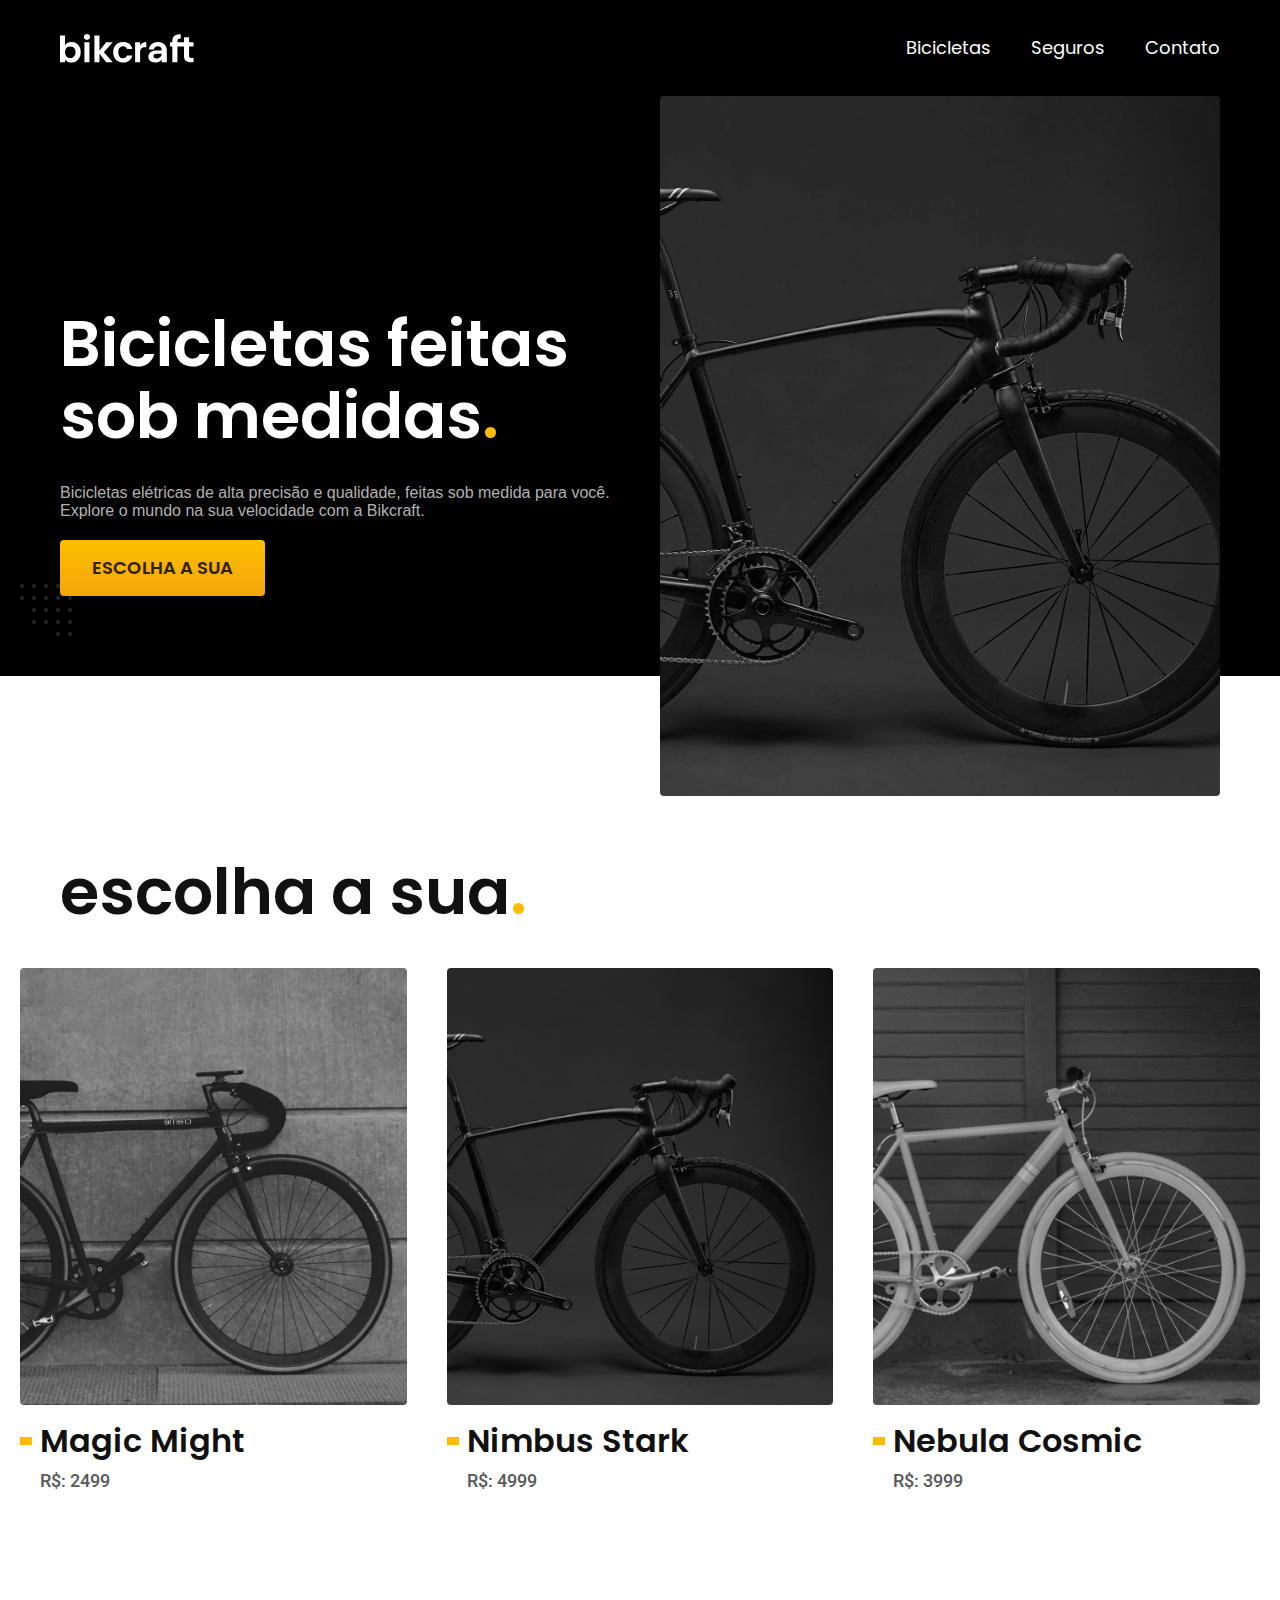
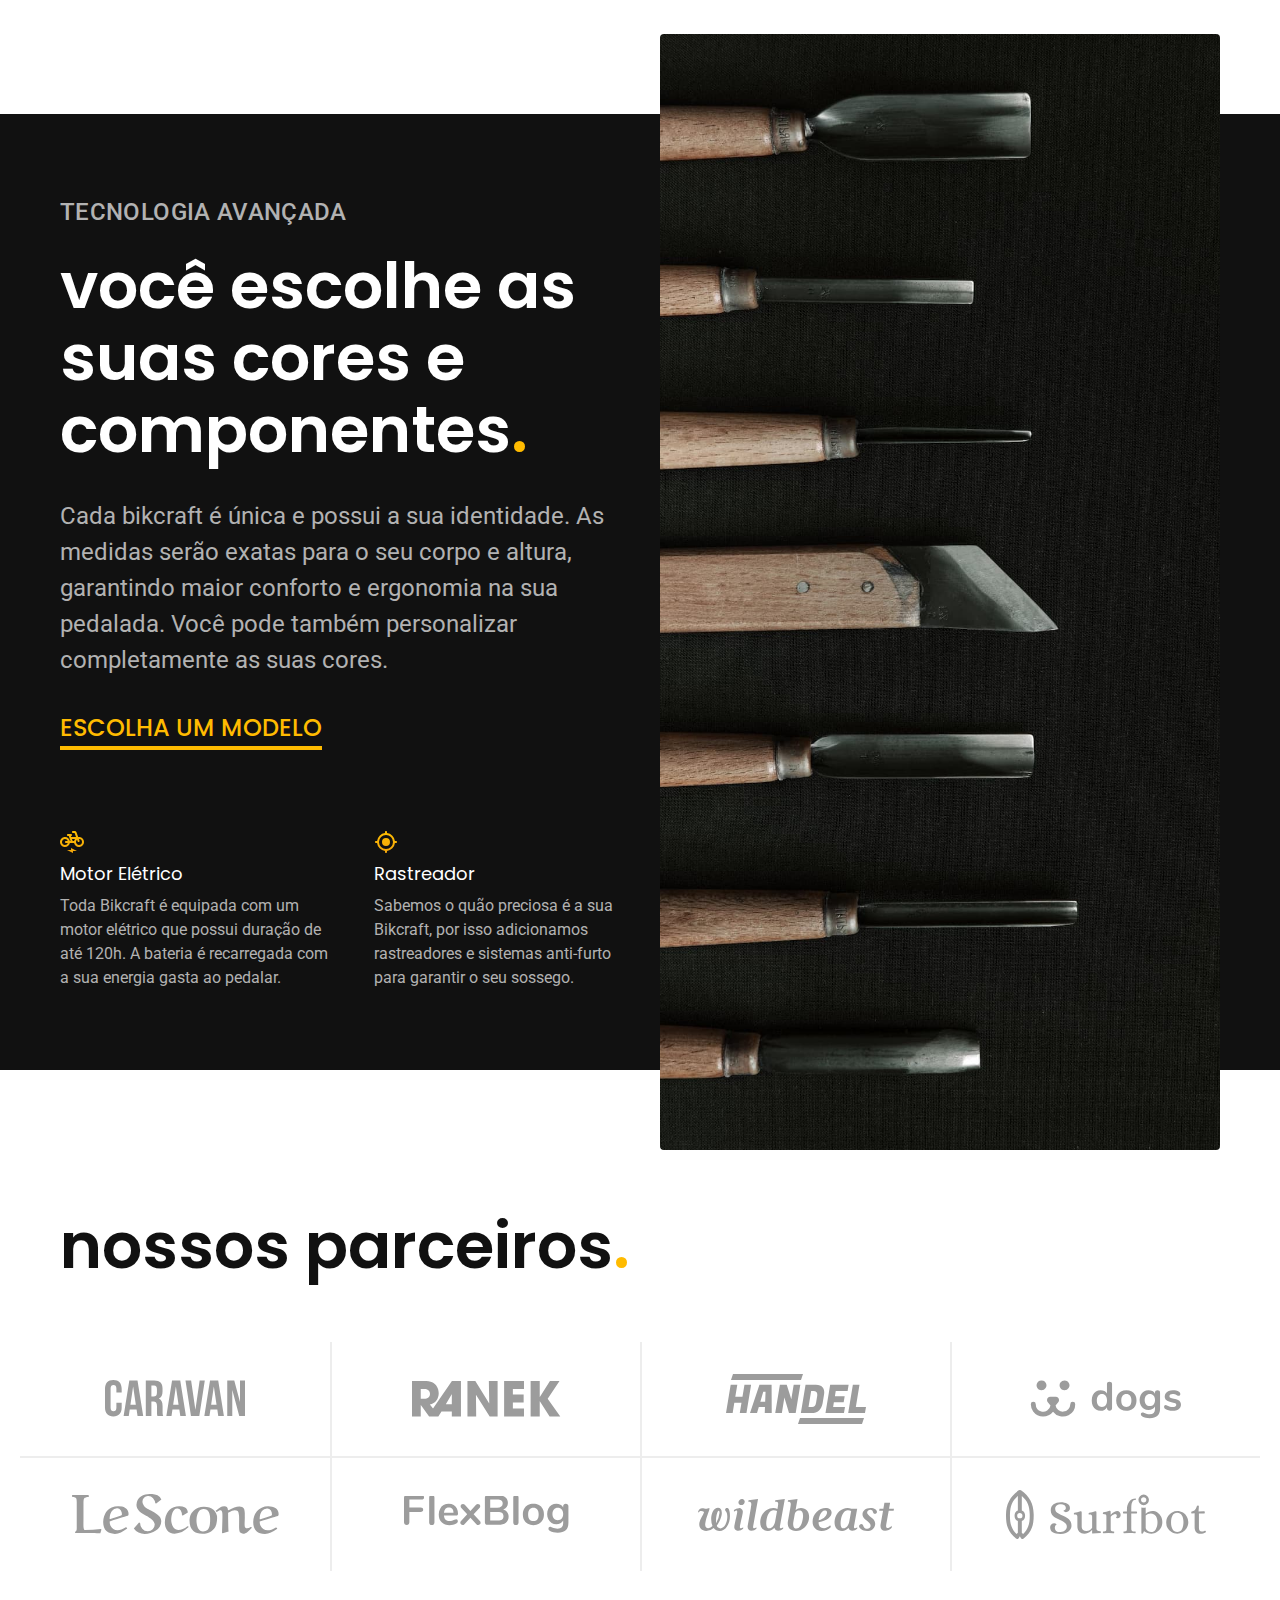
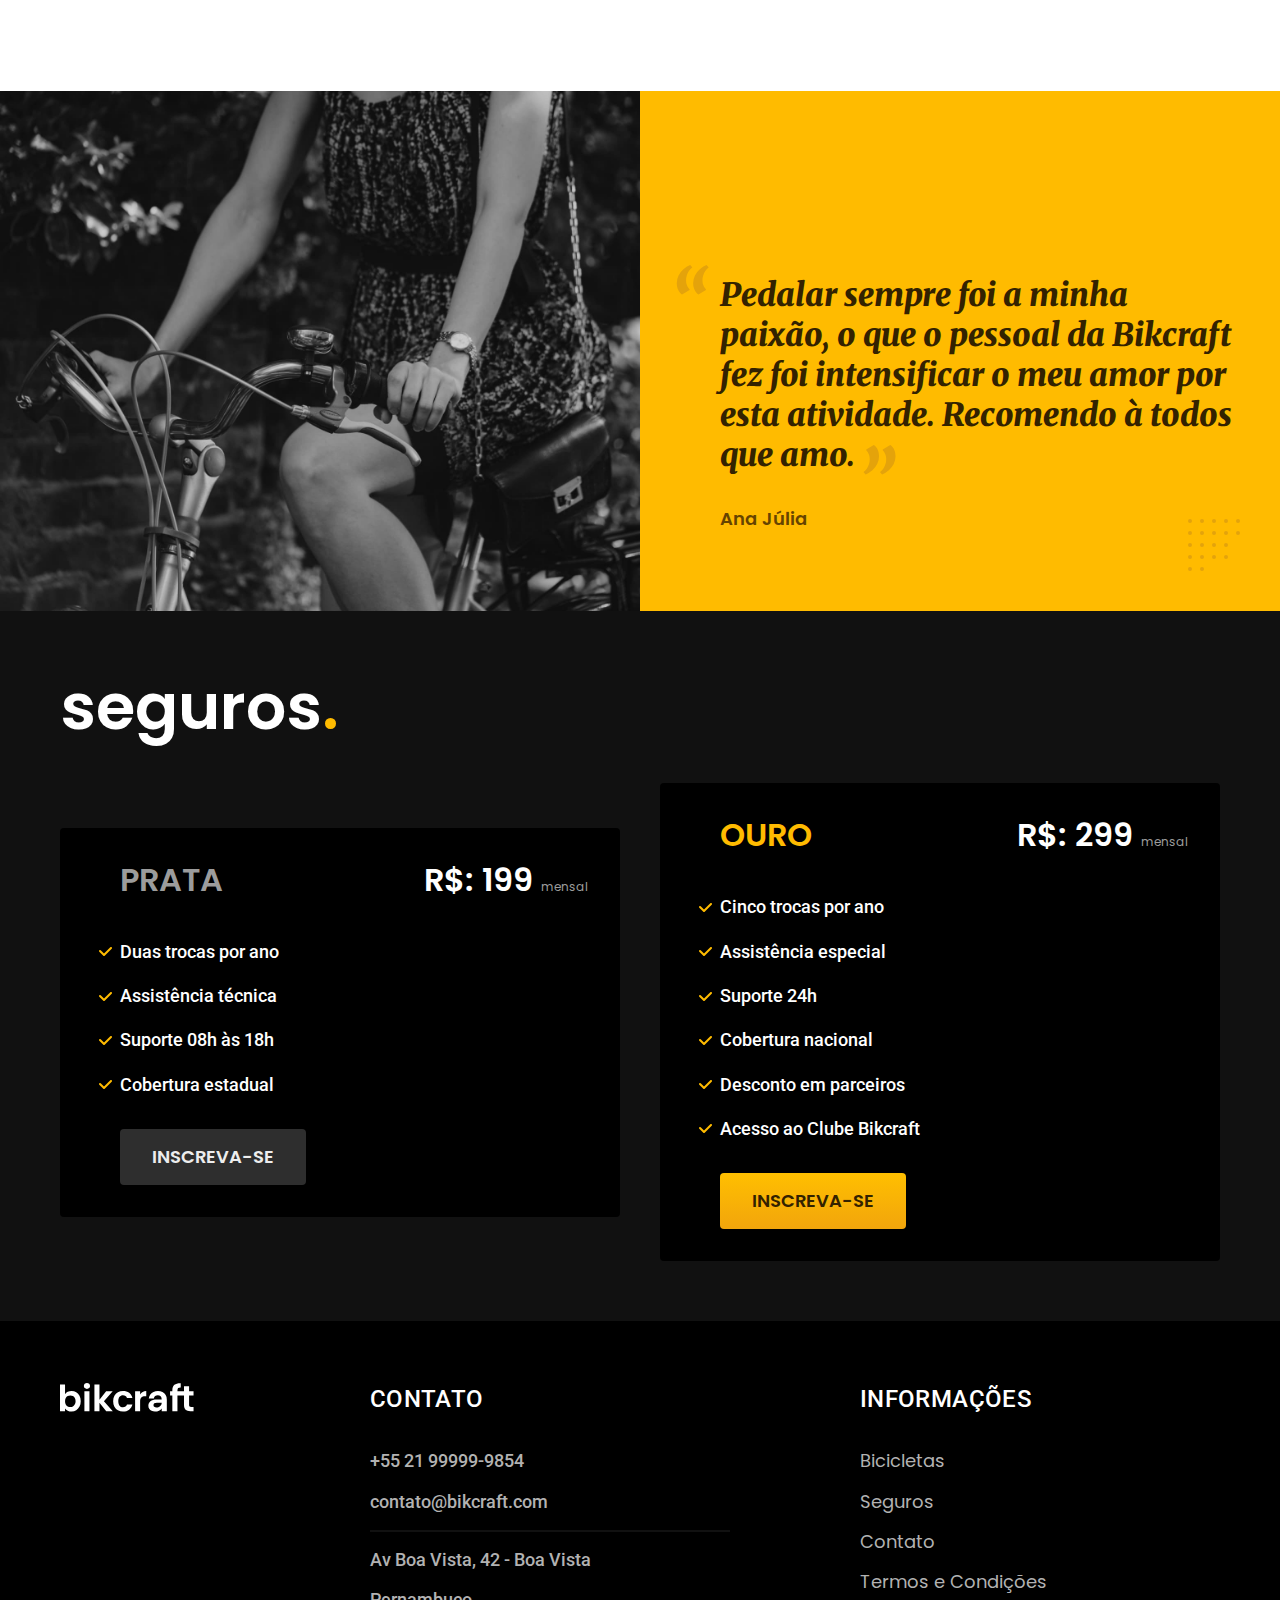
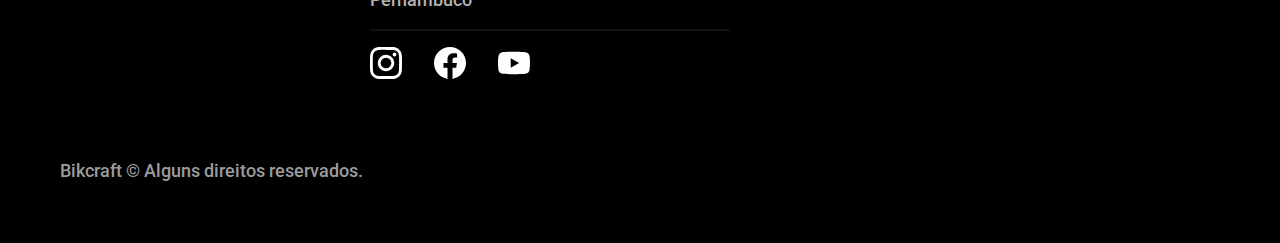
==== index.html @ 685ca59c "front-end" ====
<!DOCTYPE html>

<html lang="pt-br">

<head>
    <meta charset="UTF-8">
    <meta name="viewport" content="width=device-width, initial-scale=1.0">
    <title> Bikcraft - Bicicletas Elétricas</title>
    <meta name="description" content="Bicicletas elétricas de alta precisão e qualidade, feitas sob medida para o cliente. Explore o mundo na sua velocidade com a Bikcraft.">

    <link rel="preload" href="./css/style.css" as="style">
    <link rel="stylesheet" href="./css/style.css">

    <link rel="preconnect" href="https://fonts.googleapis.com">
    <link rel="preconnect" href="https://fonts.gstatic.com" crossorigin>
    <link href="https://fonts.googleapis.com/css2?family=Merriweather:ital,wght@1,900&family=Poppins:wght@400;600&family=Roboto:wght@400;500&display=swap" rel="stylesheet">
</head>

<body>
    <header class="header-bg">
        <div class="header container">
            <a href="./">
                <img src="./img/bikcraft.svg" width="136" height="32" alt="Bikcraft">
            </a>

            <nav aria-label="primaria">
                <ul class="header-menu font-1-m cor-0">
                    <li> <a href="./bicicletas.html"> Bicicletas</a></li>
                    <li> <a href="./seguros.html"> Seguros</a></li>
                    <li> <a href="./contato.html"> Contato</a></li>

                </ul>
            </nav>
        </div>
    </header>

    <main class="introducao-bg">
        <div class="introducao container">
            <div class="introducao-conteudo">
                <h1 class="font-1-xxl cor-0 fadeInDown" data-anime="200"> Bicicletas feitas sob medidas<span class="cor-p1">.</span></h1>
                <p class="font-s-l cor-5 fadeInDown" data-anime="400">Bicicletas elétricas de alta precisão e qualidade, feitas sob medida para você. Explore o mundo na sua velocidade com a Bikcraft.</p>
                <a class="botao fadeInDown" href="./bicicletas.html" data-anime="600">Escolha a sua</a>
            </div>
            <picture data-anime="800" class="fadeInDown">
                <source media="(max-width: 800px)" srcset="./img/bicicletas/nimbus.jpg">
                <img src="./img/fotos/introducao.jpg" width="1280" height="1600" alt="Bicicleta elétrica preta.">
            </picture>
        </div>
    </main>

    <article class="bicicletas-lista">
        <h2 class=" container font-1-xxl">escolha a sua<span class="cor-p1">.</span></h2>
        <ul>
            <li>
                <a href="./bicicletas/magic.html">
                    <img src="/img/bicicletas/magic-home.jpg" width="920" height="1040" alt="Bicicleta preta">
                    <h3 class="font-1-xl">Magic Might</h3>
                    <span class="font-2-m cor-8">R$: 2499</span>
                </a>
            </li>
            <li>
                <a href="./bicicletas/nimbus.html">
                    <img src="/img/bicicletas/nimbus-home.jpg" width="920" height="1040" alt="Bicicleta preta">
                    <h3 class="font-1-xl">Nimbus Stark</h3>
                    <span class="font-2-m cor-8">R$: 4999</span>
                </a>
            </li>
            <li>
                <a href="./bicicletas/nebula.html">
                    <img src="/img/bicicletas/nebula-home.jpg"  width="920" height="1040" alt="Bicicleta preta">
                    <h3 class="font-1-xl">Nebula Cosmic</h3>
                    <span class="font-2-m cor-8">R$: 3999</span>
                </a>
            </li>
        </ul>
    </article>

    <article class="tecnologia-bg">
        <div class="tecnologia container">
            <div class="tecnologia-conteudo">
                <span class="font-2-l-b cor-5">Tecnologia Avançada</span>
                <h2 class="font-1-xxl cor-0">você escolhe as suas cores e componentes<spann class="cor-p1">.</span></h2>
                <p class="font-2-l cor-5">Cada bikcraft é única e possui a sua identidade. As medidas serão exatas para o seu corpo e altura, garantindo maior conforto e ergonomia na sua pedalada. Você pode também personalizar completamente as suas cores. </p>
                <a class="link" href="./bicicletas.html">Escolha um modelo</a>
                <div class="tecnologia-vantagens">
                    <div>
                        <img src="./img/icones/eletrica.svg" width="24" height="24" alt="">
                        <h3 class="font-1-m cor-0">Motor Elétrico</h3>
                        <p class="font-2-s cor-5">Toda Bikcraft é equipada com um motor elétrico que possui duração de até 120h. A bateria é recarregada com a sua energia gasta ao pedalar.</p>
                    </div>
                    <div>
                        <img src="./img/icones/rastreador.svg" width="24" height="24" alt="">
                        <h3 class="font-1-m cor-0">Rastreador</h3>
                        <p class="font-2-s cor-5">Sabemos o quão preciosa é a sua Bikcraft, por isso adicionamos rastreadores e sistemas anti-furto para garantir o seu sossego.</p>
                    </div>
                </div>
            </div>
            <div class="tecnologia-imagem">
                <img src="./img/fotos/tecnologia.jpg" width="1200" height="1920" alt="">
            </div>
        </div>
    </article>
    <section class="parceiros" aria-label="Nossos Parceiros">
        <h2 class=" container font-1-xxl">nossos parceiros<span class="cor-p1">.</span></h2>

        <ul>
            <li><img src="./img/parceiros/caravan.svg" width="140" height="38" alt="caravan"></li>
            <li><img src="./img/parceiros/ranek.svg" width="149" height="36" alt="ranek.svg"></li>
            <li><img src="./img/parceiros/handel.svg" width="140" height="50" alt="handel.svg"></li>
            <li><img src="./img/parceiros/dogs.svg" width="152" height="39" alt="dogs.svg"></li>
            <li><img src="./img/parceiros/lescone.svg" width="208" height="41" alt="lescone.svg"></li>
            <li><img src="./img/parceiros/flexblog.svg" width="165" height="38" alt="flexblog.svg"></li>
            <li><img src="./img/parceiros/wildbeast.svg" width="196" height="34" alt="wildbeast.svg"></li>
            <li><img src="./img/parceiros/surfbot.svg" width="200" height="49" alt="surfbot.svg"></li>
        </ul>
    </section>
    <section class="depoimento" aria-label="Depoimento">
        <div>
            <img src="./img/fotos/depoimento.jpg" width="1560" height="1360" alt="Pessoa pedalando numa bicicleta Bikcraft">
        </div>
        <div class="depoimento-conteudo">
            <blockquote class="font-1-xl cor-p5">
                <p>Pedalar sempre foi a minha paixão, o que o pessoal da Bikcraft fez foi intensificar o meu amor por esta atividade. Recomendo à todos que amo.</p>
            </blockquote>
            <span class="font-1-m-b cor-p4">Ana Júlia</span>
        </div>
    </section>

    <article class="seguros-bg">
        <div class="seguros container">
            <h2 class="font-1-xxl cor-0">seguros<spann class="cor-p1">.</span></h2>
            <div class="seguros-item">
                <h3 class="font-1-xl cor-6"> PRATA</h3>
                <span class="font-1-xl cor-0">R$: 199 <span class="font-1-xs cor-6">mensal</span></span>
                <ul class="font-2-m cor-0">
                    <li>Duas trocas por ano</li>
                    <li>Assistência técnica</li>
                    <li>Suporte 08h às 18h</li>
                    <li>Cobertura estadual</li>
                </ul>
                <a class="botao secundario" href="./orcamento.html">Inscreva-se</a>
            </div>

            <div class="seguros-item">
                <h3 class="font-1-xl cor-p1"> OURO</h3>
                <span class="font-1-xl cor-0">R$: 299 <span class="font-1-xs cor-6">mensal</span></span>
                <ul class="font-2-m cor-0">
                    <li>Cinco trocas por ano</li>
                    <li>Assistência especial</li>
                    <li>Suporte 24h</li>
                    <li>Cobertura nacional</li>
                    <li>Desconto em parceiros</li>
                    <li>Acesso ao Clube Bikcraft</li>
                </ul>
                <a class="botao" href="./orcamento.html">Inscreva-se</a>
            </div>
        </div>
    </article>

    <footer class="footer-bg">
        <div class="footer container">
            <img src="./img/bikcraft.svg" width="136" height="32" alt="Bikcraft">
            <div class="footer-contato">
                <h3 class="font-2-l-b cor-0">Contato</h3>
                <ul class="font-2-m cor-5">
                    <li><a href="tel:+5521999999854">+55 21 99999-9854 </a></li>
                    <li><a href="mailto:contato@bikcraft.com">contato@bikcraft.com </a></li>
                    <li>Av Boa Vista, 42 - Boa Vista</li>
                    <li>Pernambuco</li>
                </ul>
                <div class="footer-redes">
                    <a href="./">
                        <img src="./img/redes/instagram.svg" width="32" height="32" alt="Instagram">
                    </a>
                    <a href="./">
                        <img src="./img/redes/facebook.svg" width="32" height="32" alt="Facebook">
                    </a>
                    <a href="./">
                        <img src="./img/redes/youtube.svg" width="32" height="32" alt="Youtube">
                    </a>
                </div>
            </div>
            <div class="footer-informacoes">
                <h3 class="font-2-l-b cor-0">Informações</h3>
                <nav>
                    <ul class="font-1-m cor-5">
                        <li> <a href="./bicicletas.html"> Bicicletas</a></li>
                        <li> <a href="./seguros.html"> Seguros</a></li>
                        <li> <a href="./contato.html"> Contato</a></li>
                        <li> <a href="./termos.html"> Termos e Condições</a></li>
                    </ul>
                </nav>
            </div>
            <p class="footer-copy font-2-m cor-6">Bikcraft © Alguns direitos reservados.</p>
        </div>
    </footer>

    <script src="./js/plugins/simple-anime.js"></script>
    <script src="./js/script.js"></script>
</body>

</html>
---- css/style.css ----
@import "./global/global.css";
@import "./utilidades/tipografia.css";
@import "./utilidades/cores.css";
@import "./utilidades/animacao.css";

@import "./global/header.css";
@import "./global/footer.css";

/* Utilidades */
@import "./utilidades/componentes.css";
@import "./utilidades/formulario.css";

/* Home */
@import "./home/introducao.css";
@import "./home/tecnologia.css";
@import "./home/parceiros.css";
@import "./home/depoimento.css";

/* Bicicletas */
@import "./bicicletas/bicicletas-lista.css";
@import "./bicicletas/bicicletas.css";

/* Bicicleta */
@import "./bicicleta/bicicleta.css";
@import "./bicicleta/seguro.css";

/* Seguros */
@import "./seguros/seguros.css";
@import "./seguros/vantagens.css";
@import "./seguros/perguntas.css";

/* Contato */
@import "./contato/contato.css";
@import "./contato/lojas.css";

/* Contato */
@import "./orcamento/orcamento.css";

/* Termos */
@import "./termos/termos.css";
---- css/style.css ----
@import "./global/global.css";
@import "./utilidades/tipografia.css";
@import "./utilidades/cores.css";
@import "./utilidades/animacao.css";

@import "./global/header.css";
@import "./global/footer.css";

/* Utilidades */
@import "./utilidades/componentes.css";
@import "./utilidades/formulario.css";

/* Home */
@import "./home/introducao.css";
@import "./home/tecnologia.css";
@import "./home/parceiros.css";
@import "./home/depoimento.css";

/* Bicicletas */
@import "./bicicletas/bicicletas-lista.css";
@import "./bicicletas/bicicletas.css";

/* Bicicleta */
@import "./bicicleta/bicicleta.css";
@import "./bicicleta/seguro.css";

/* Seguros */
@import "./seguros/seguros.css";
@import "./seguros/vantagens.css";
@import "./seguros/perguntas.css";

/* Contato */
@import "./contato/contato.css";
@import "./contato/lojas.css";

/* Contato */
@import "./orcamento/orcamento.css";

/* Termos */
@import "./termos/termos.css";
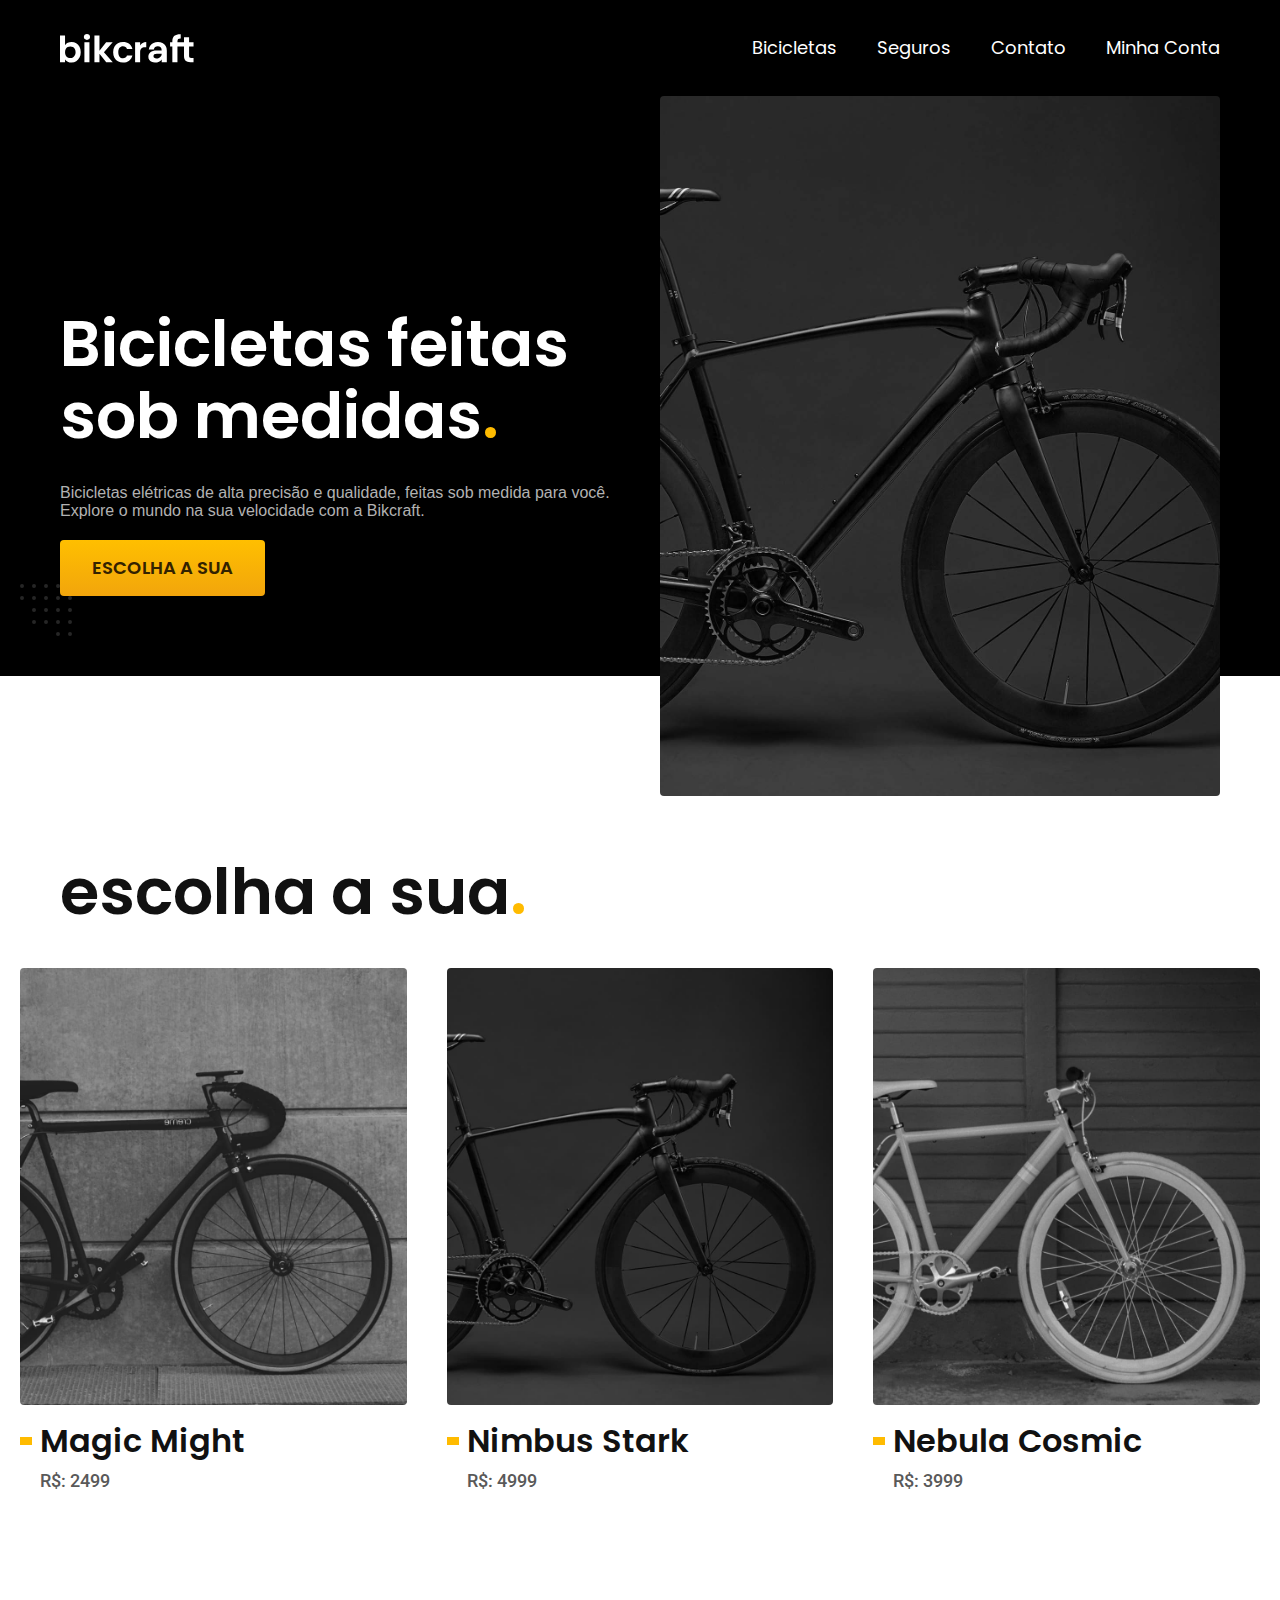
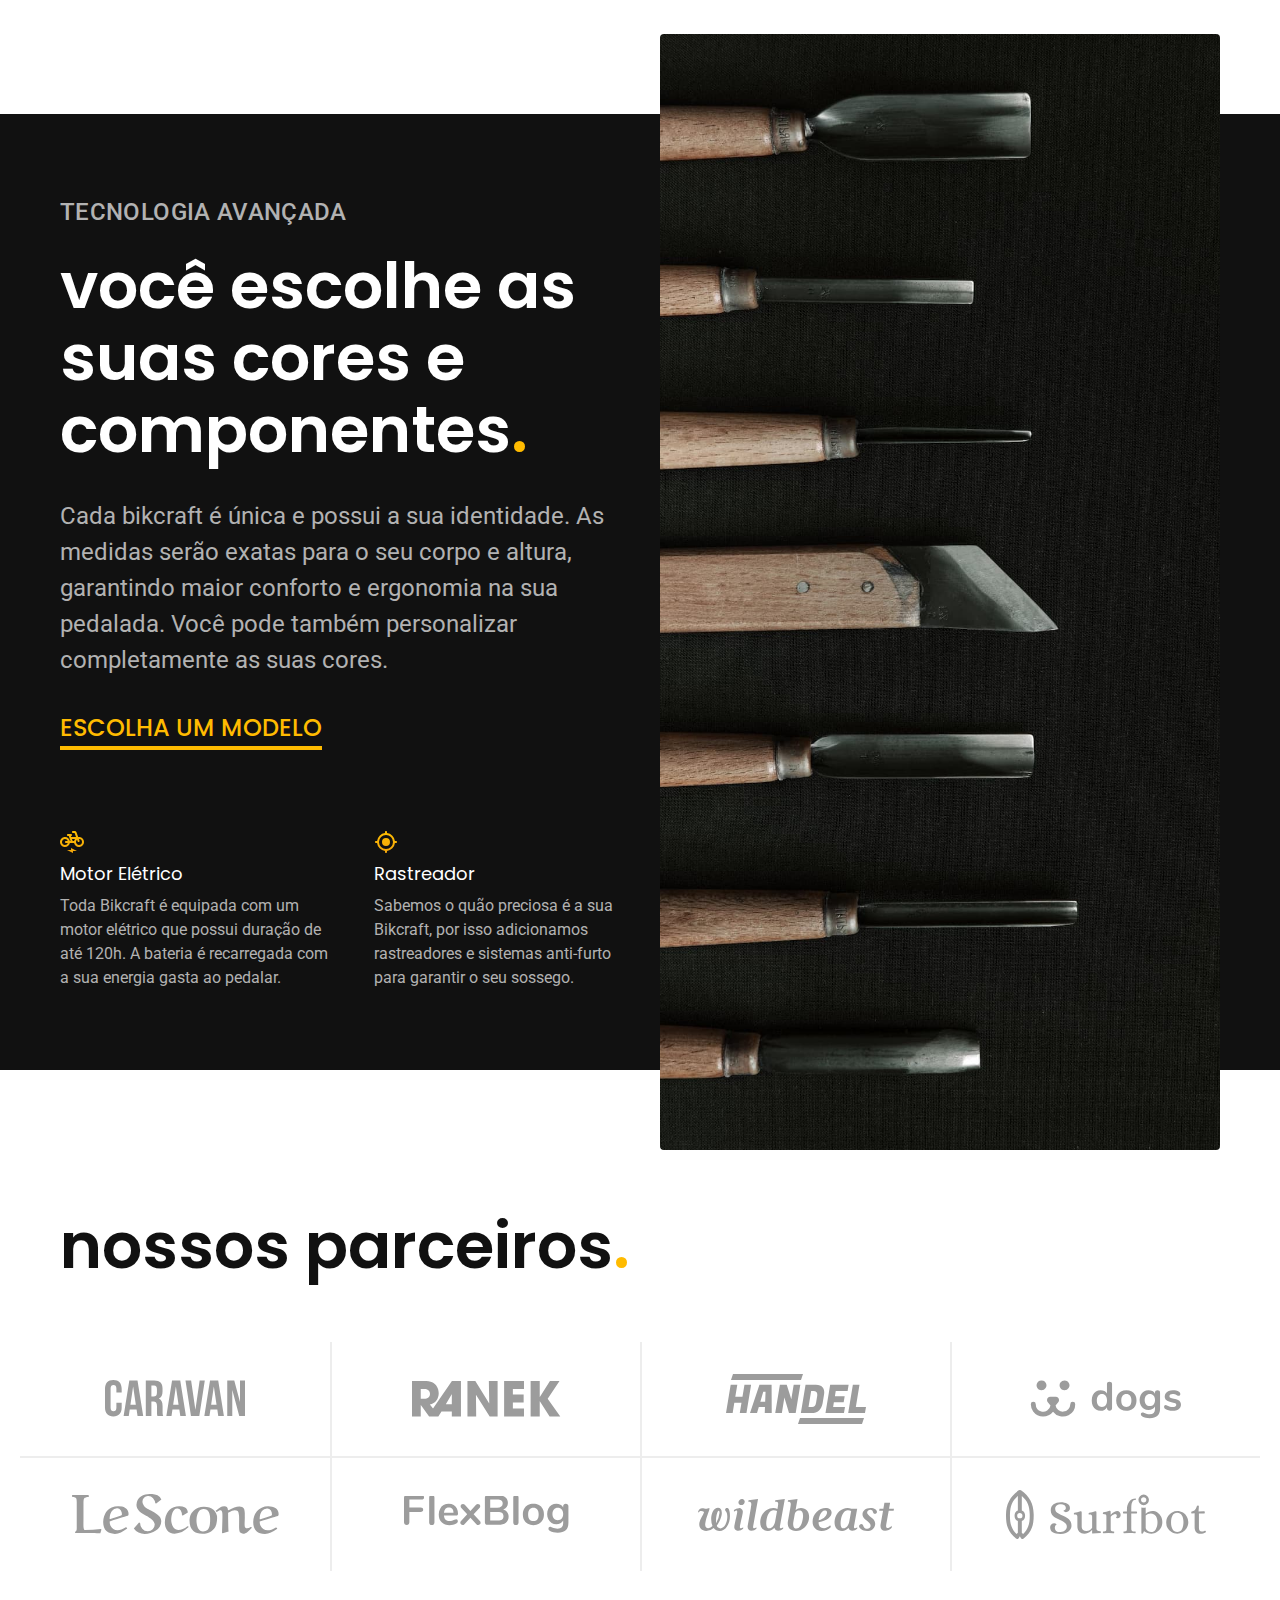
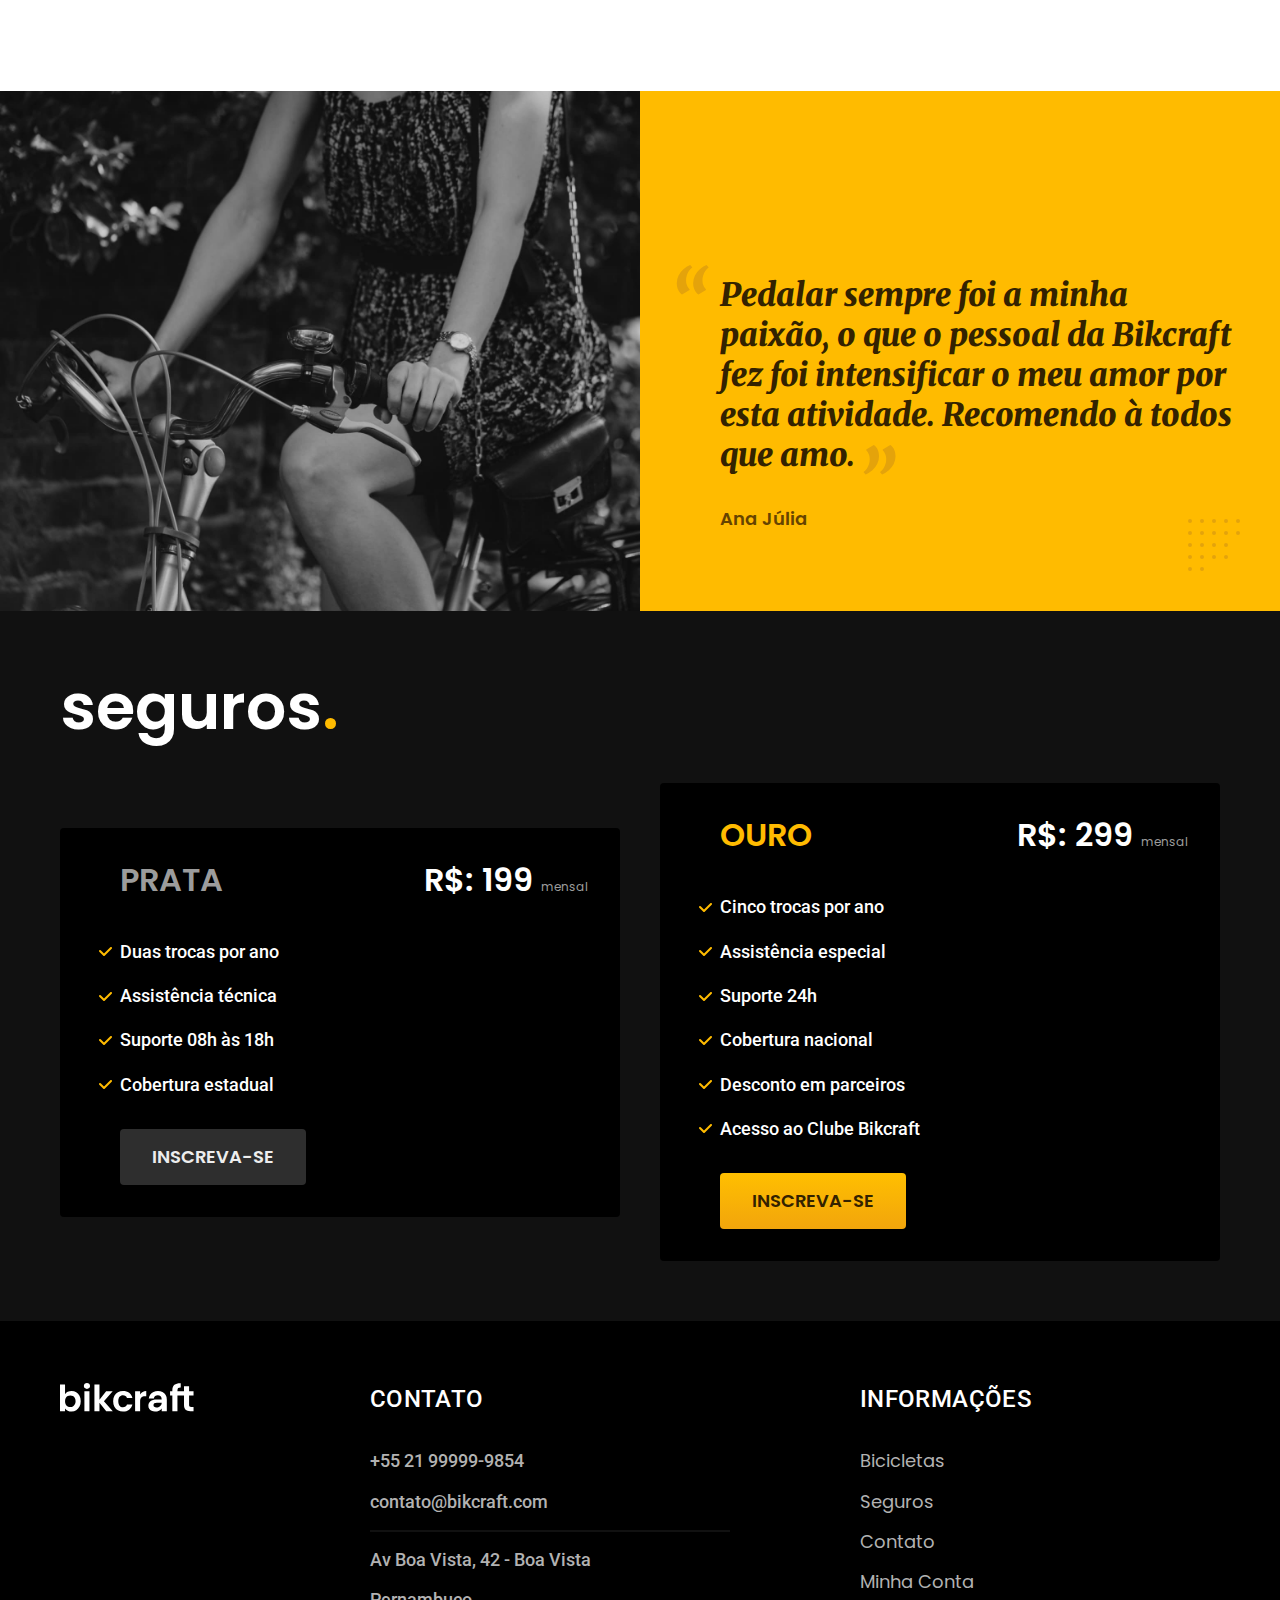
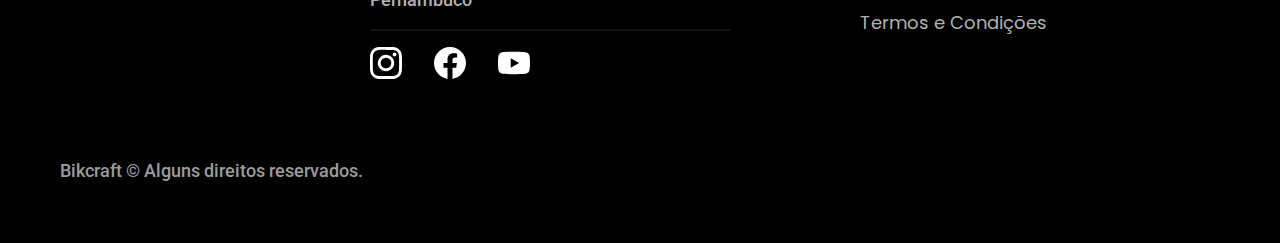
==== commit 0e33f014: "minhaconta.html" ====
--- a/index.html
+++ b/index.html
@@ -28,7 +28,7 @@
                     <li> <a href="./bicicletas.html"> Bicicletas</a></li>
                     <li> <a href="./seguros.html"> Seguros</a></li>
                     <li> <a href="./contato.html"> Contato</a></li>
-
+                    <li> <a href="./minhaconta.html"> Minha Conta</a></li>
                 </ul>
             </nav>
         </div>
@@ -187,6 +187,7 @@
                         <li> <a href="./bicicletas.html"> Bicicletas</a></li>
                         <li> <a href="./seguros.html"> Seguros</a></li>
                         <li> <a href="./contato.html"> Contato</a></li>
+                        <li> <a href="./minhaconta.html"> Minha Conta</a></li>
                         <li> <a href="./termos.html"> Termos e Condições</a></li>
                     </ul>
                 </nav>
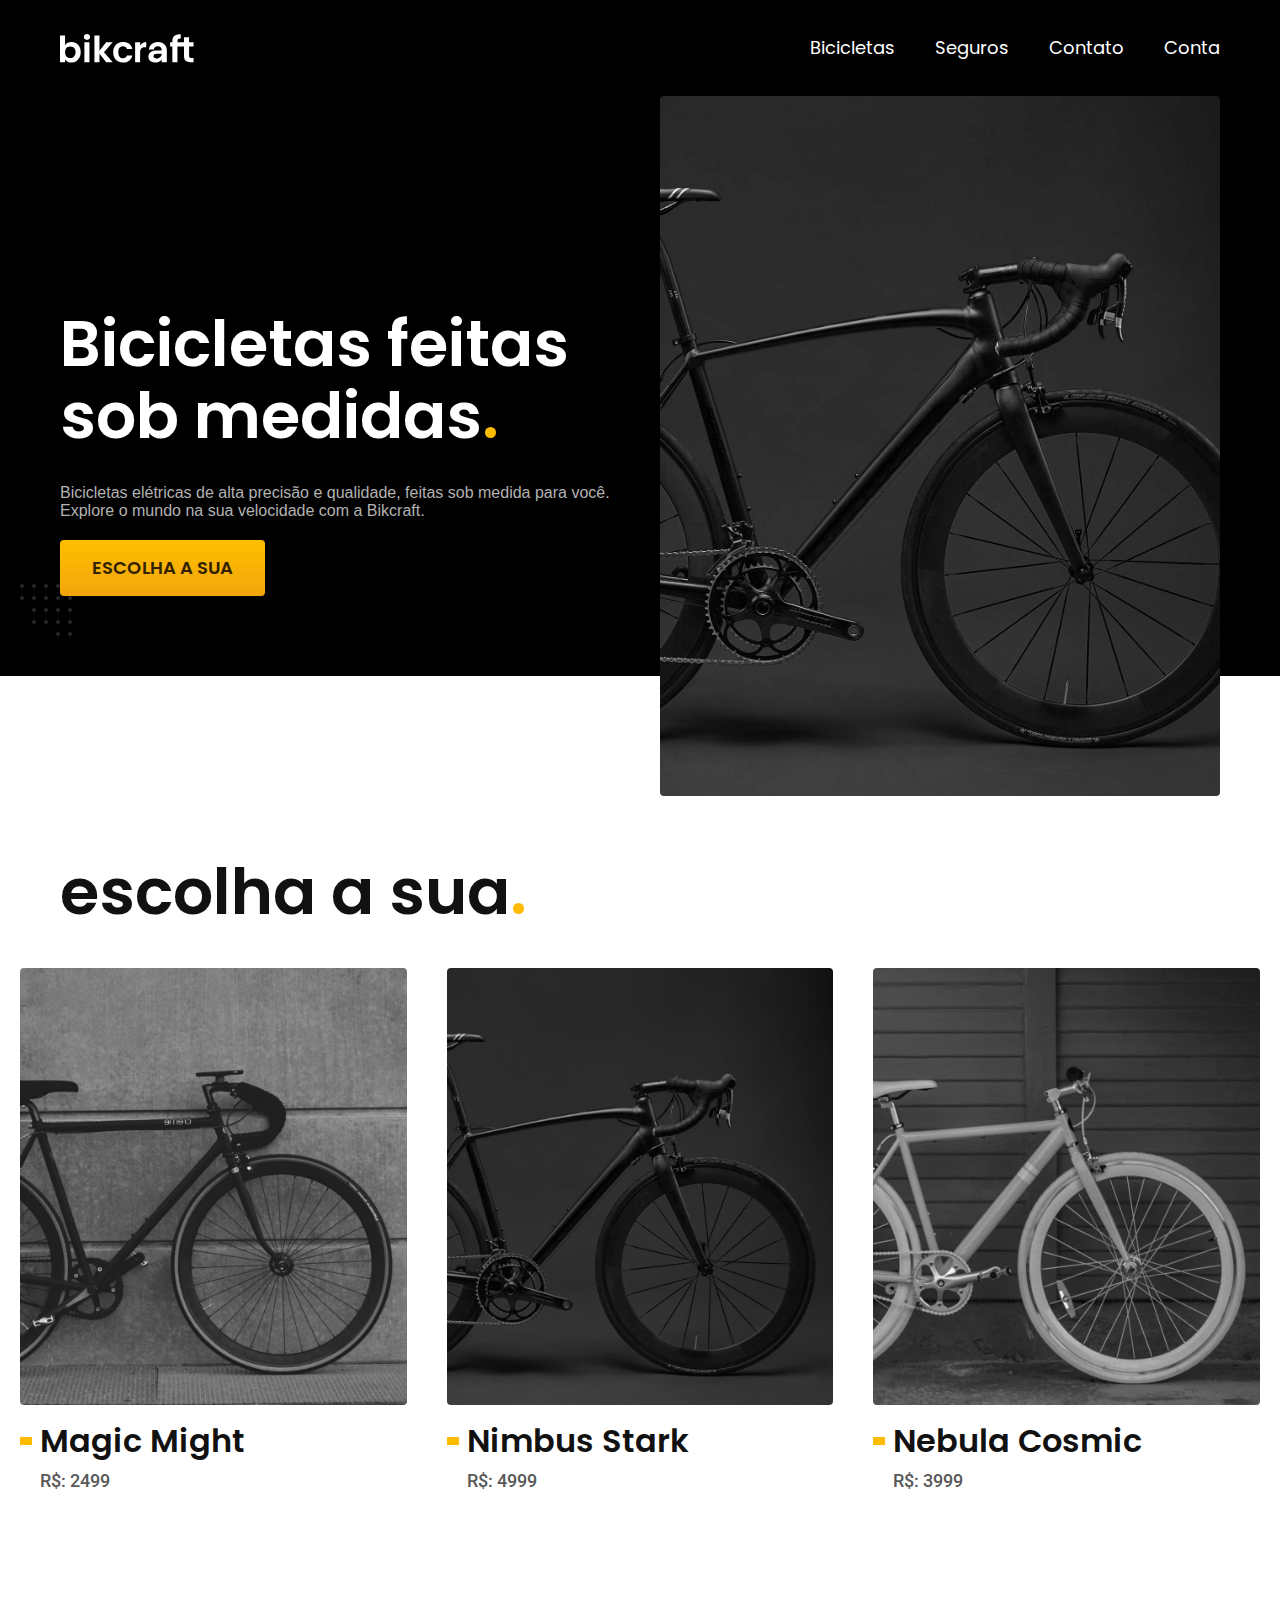
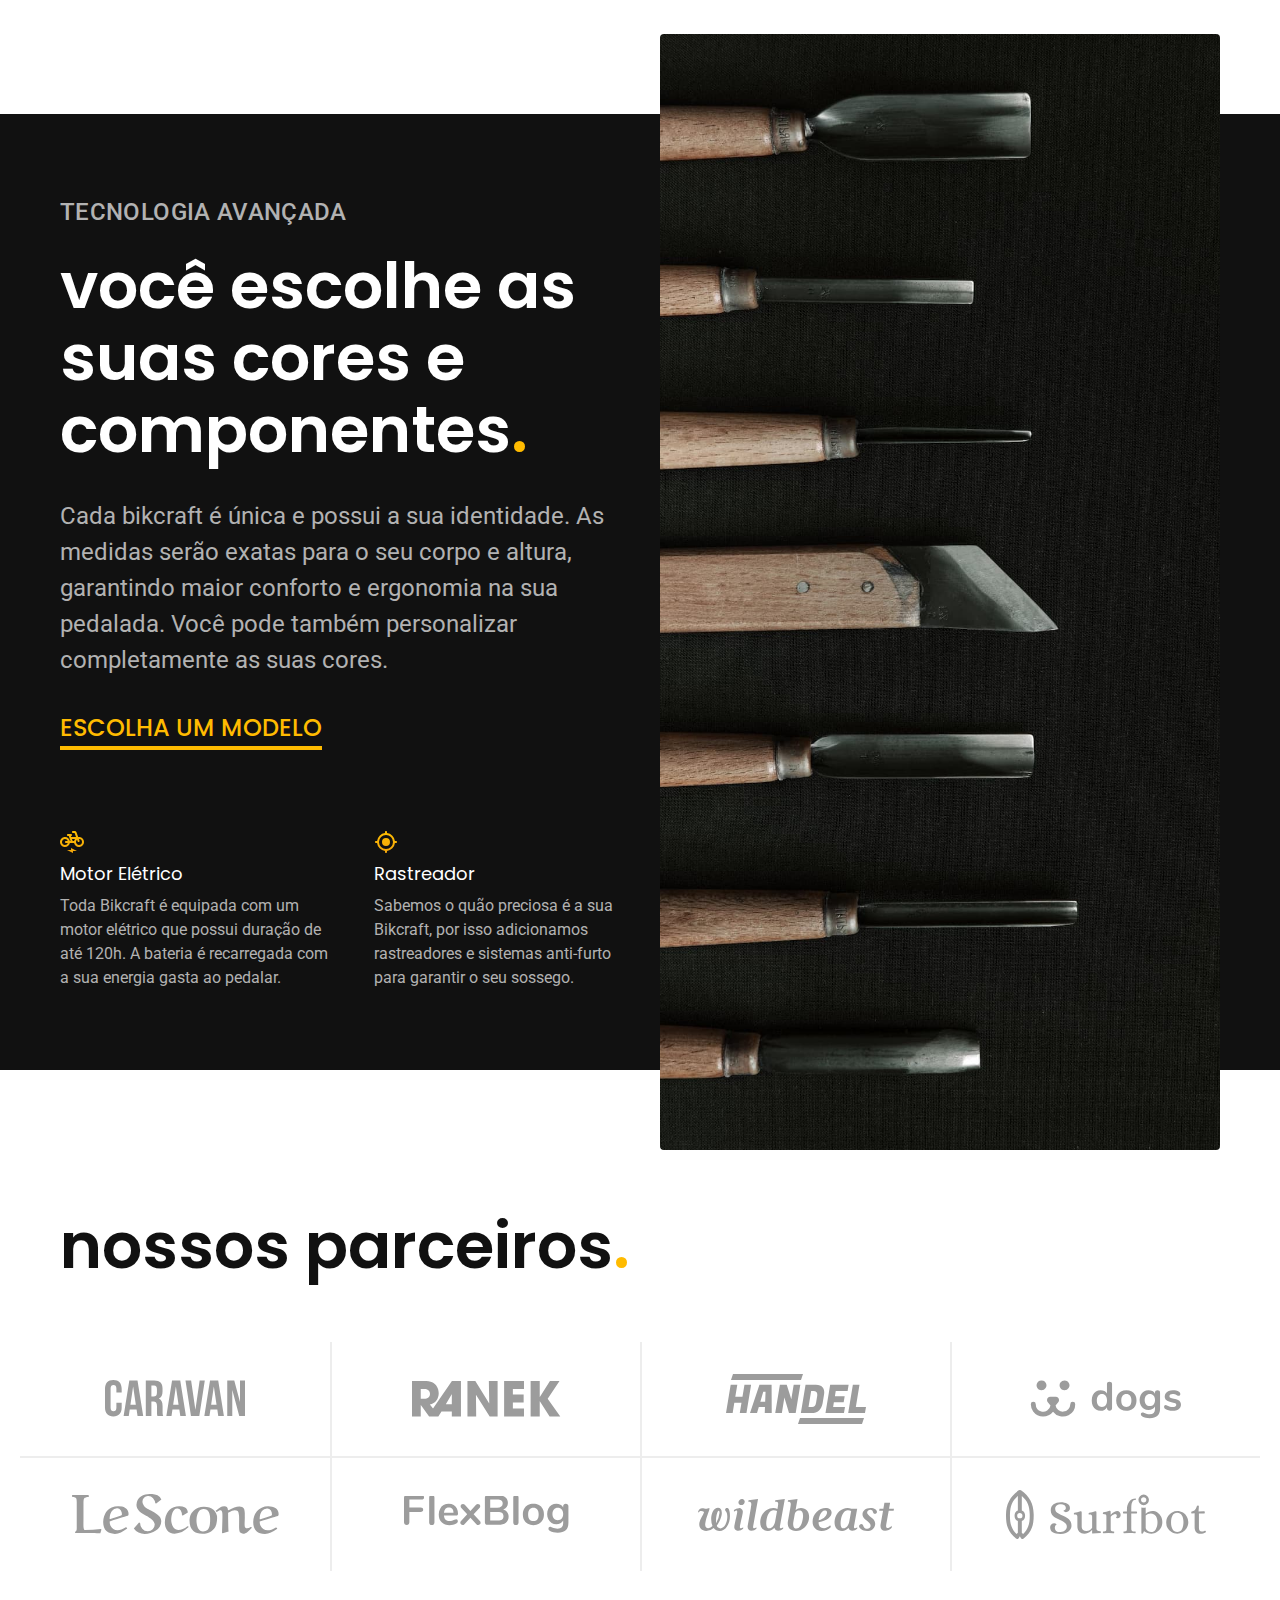
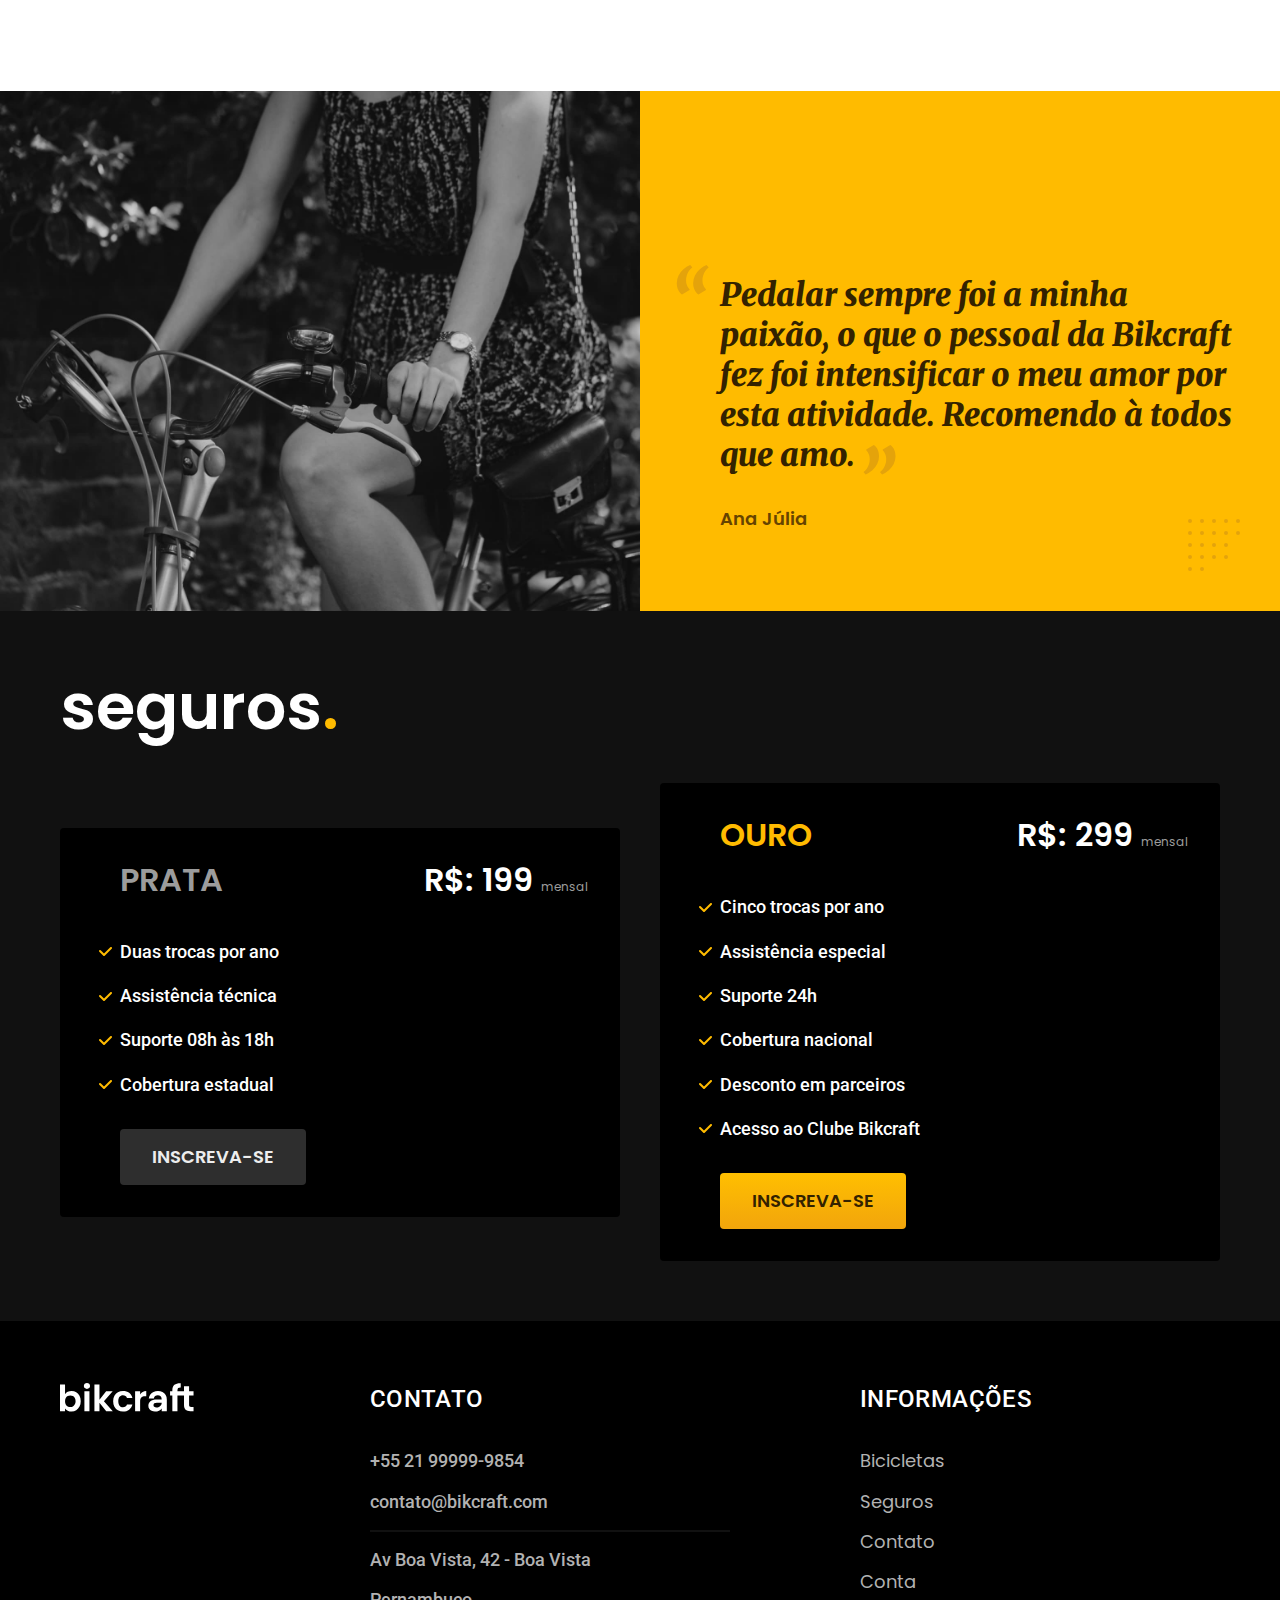
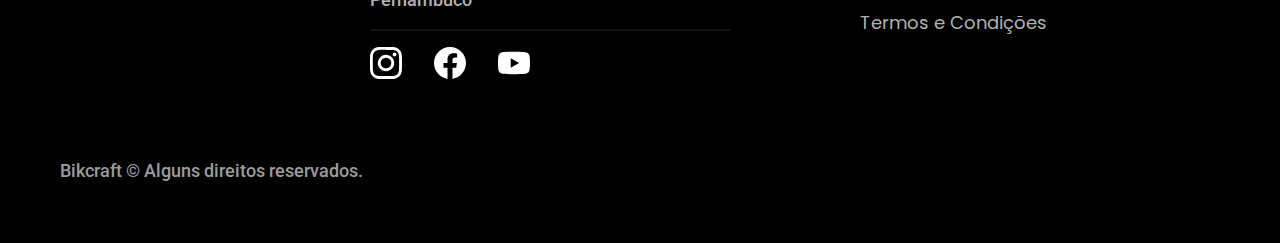
==== commit 08c14035: "login.html" ====
--- a/index.html
+++ b/index.html
@@ -28,7 +28,7 @@
                     <li> <a href="./bicicletas.html"> Bicicletas</a></li>
                     <li> <a href="./seguros.html"> Seguros</a></li>
                     <li> <a href="./contato.html"> Contato</a></li>
-                    <li> <a href="./minhaconta.html"> Minha Conta</a></li>
+                    <li> <a href="./conta.html"> Conta</a></li>
                 </ul>
             </nav>
         </div>
@@ -187,7 +187,7 @@
                         <li> <a href="./bicicletas.html"> Bicicletas</a></li>
                         <li> <a href="./seguros.html"> Seguros</a></li>
                         <li> <a href="./contato.html"> Contato</a></li>
-                        <li> <a href="./minhaconta.html"> Minha Conta</a></li>
+                        <li> <a href="./conta.html"> Conta</a></li>
                         <li> <a href="./termos.html"> Termos e Condições</a></li>
                     </ul>
                 </nav>
